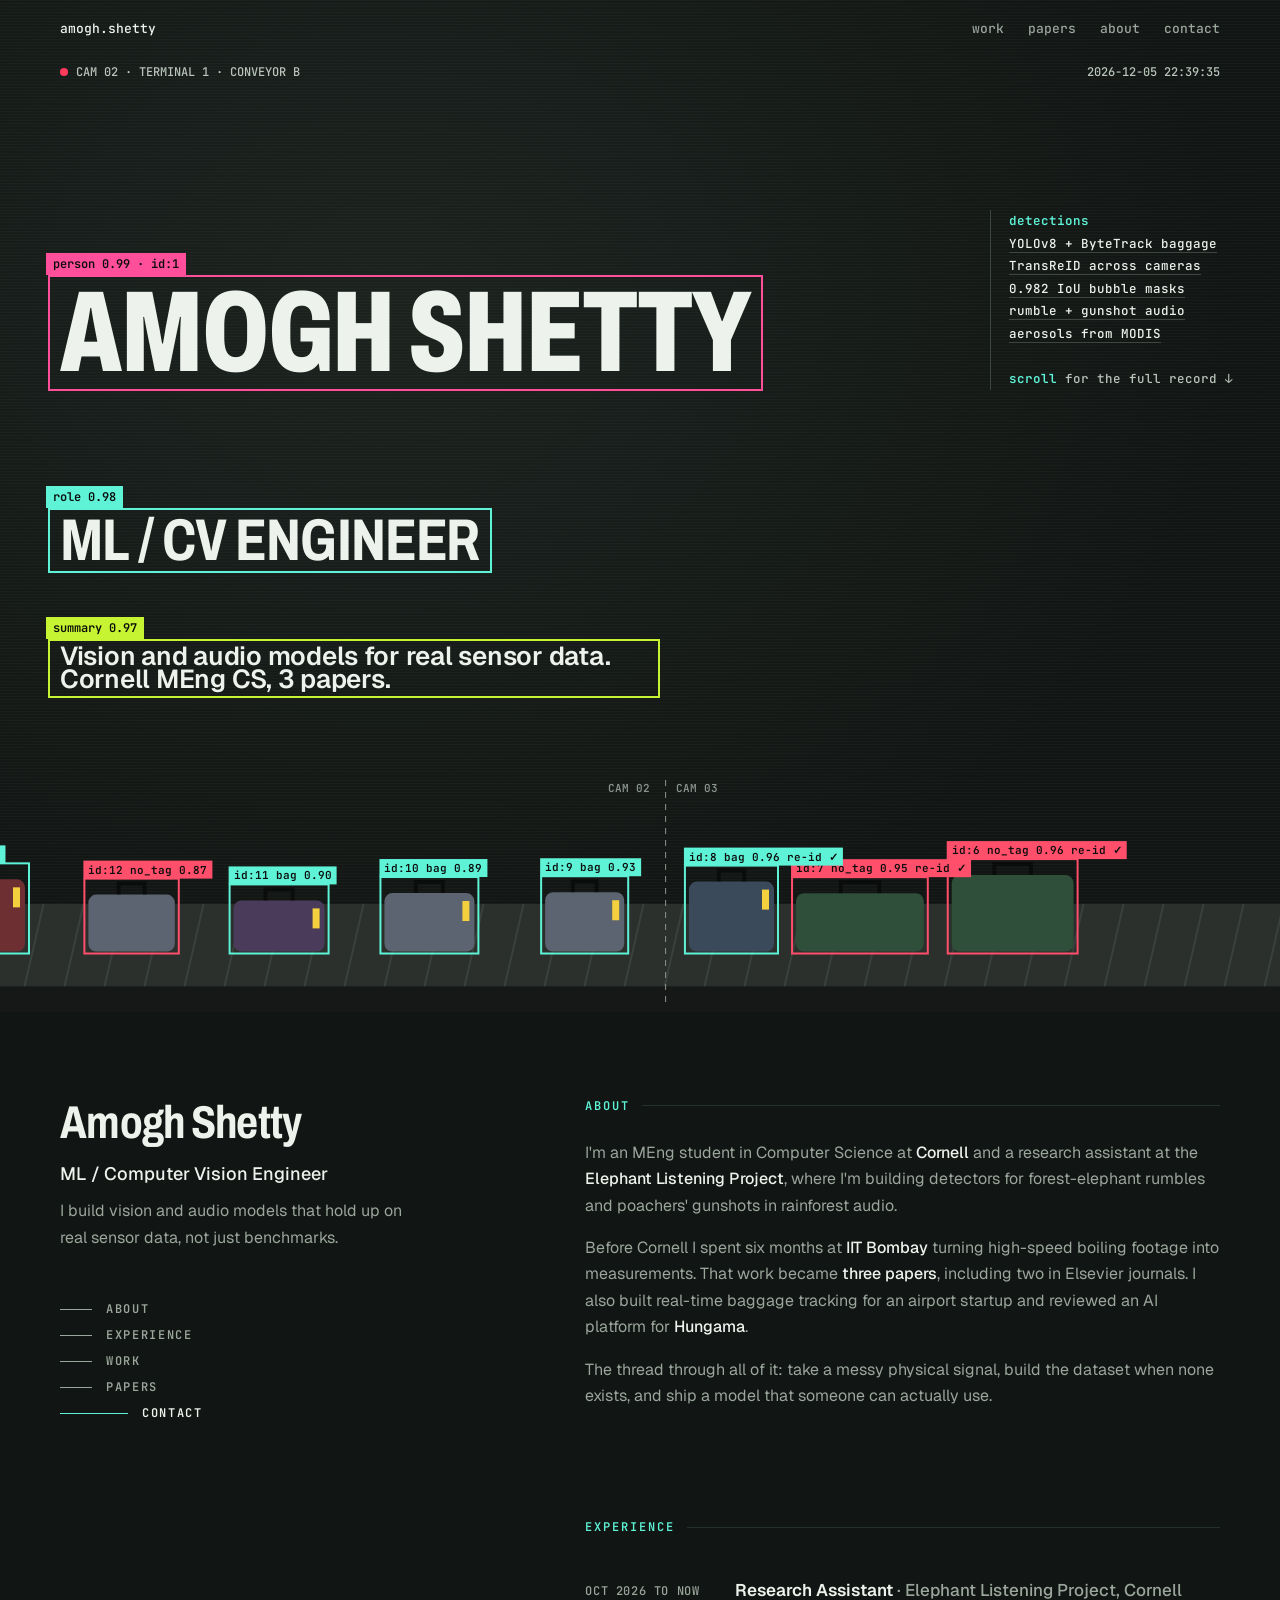
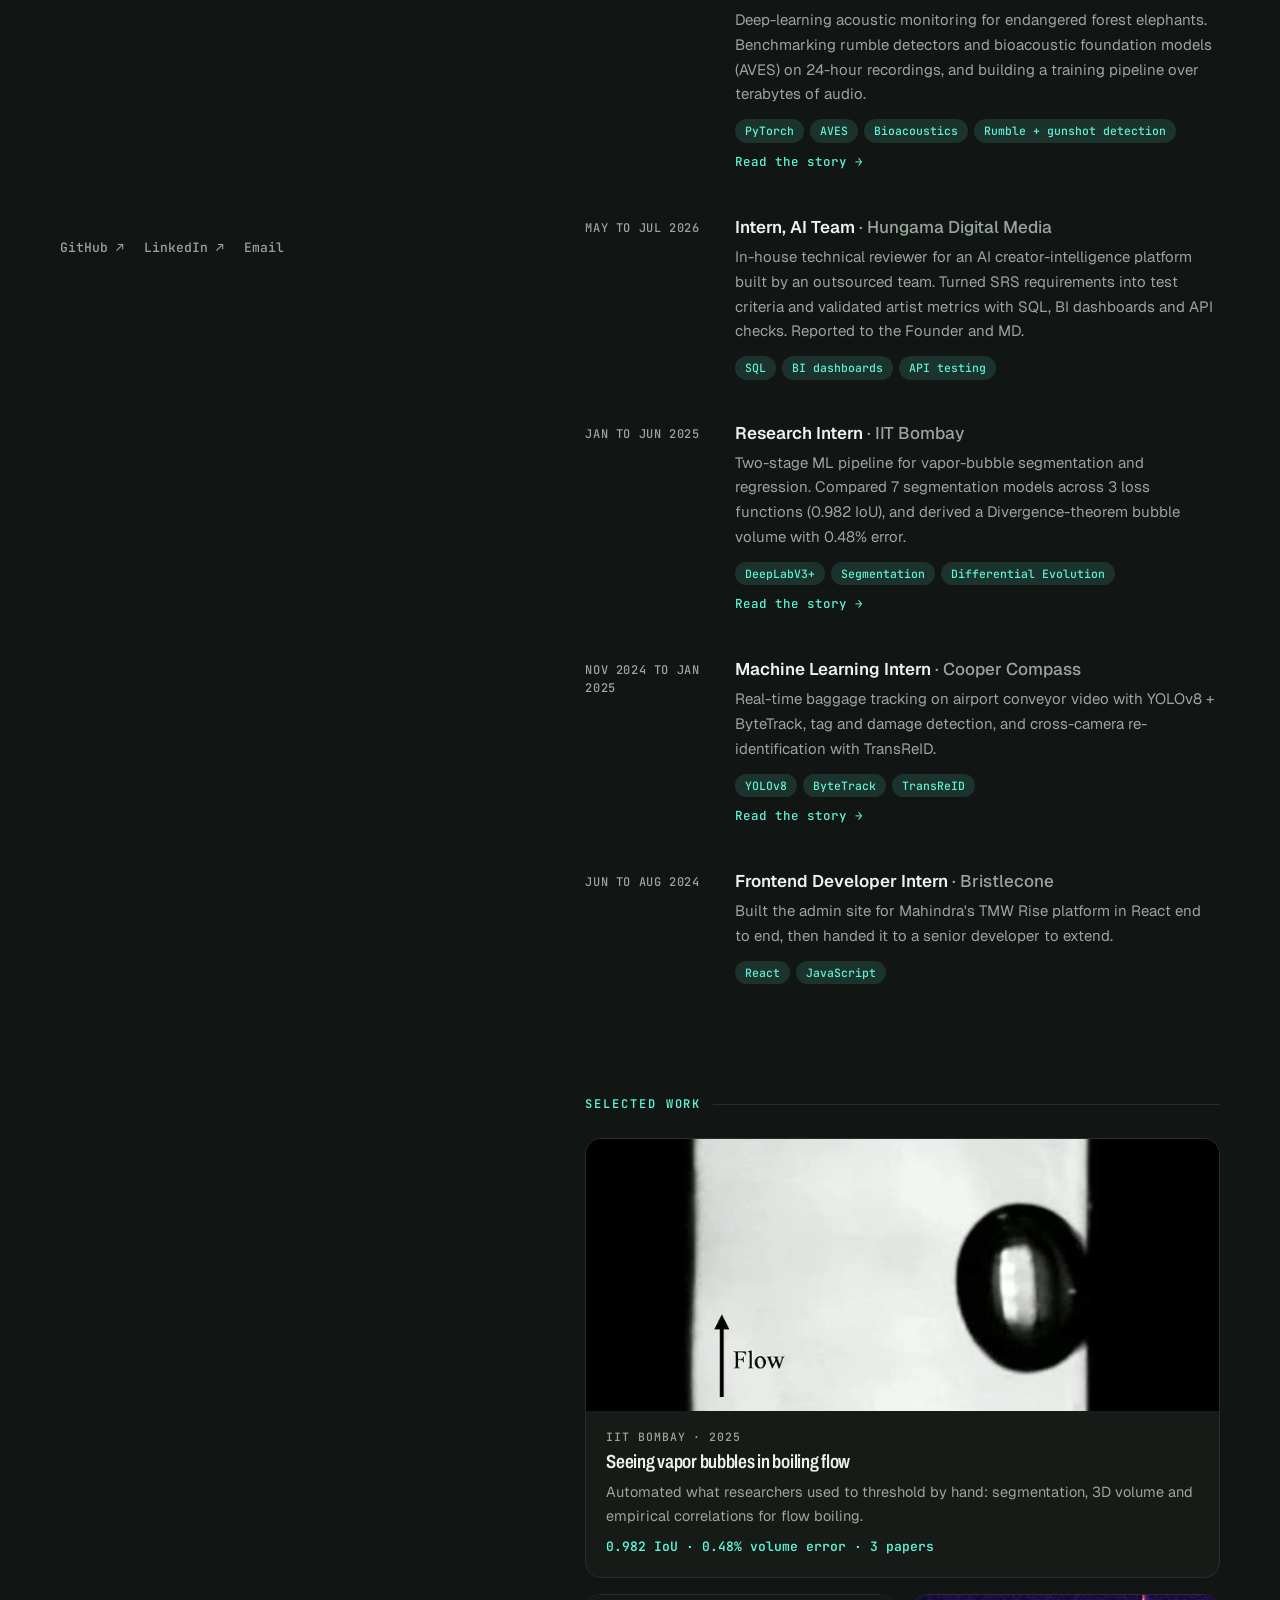
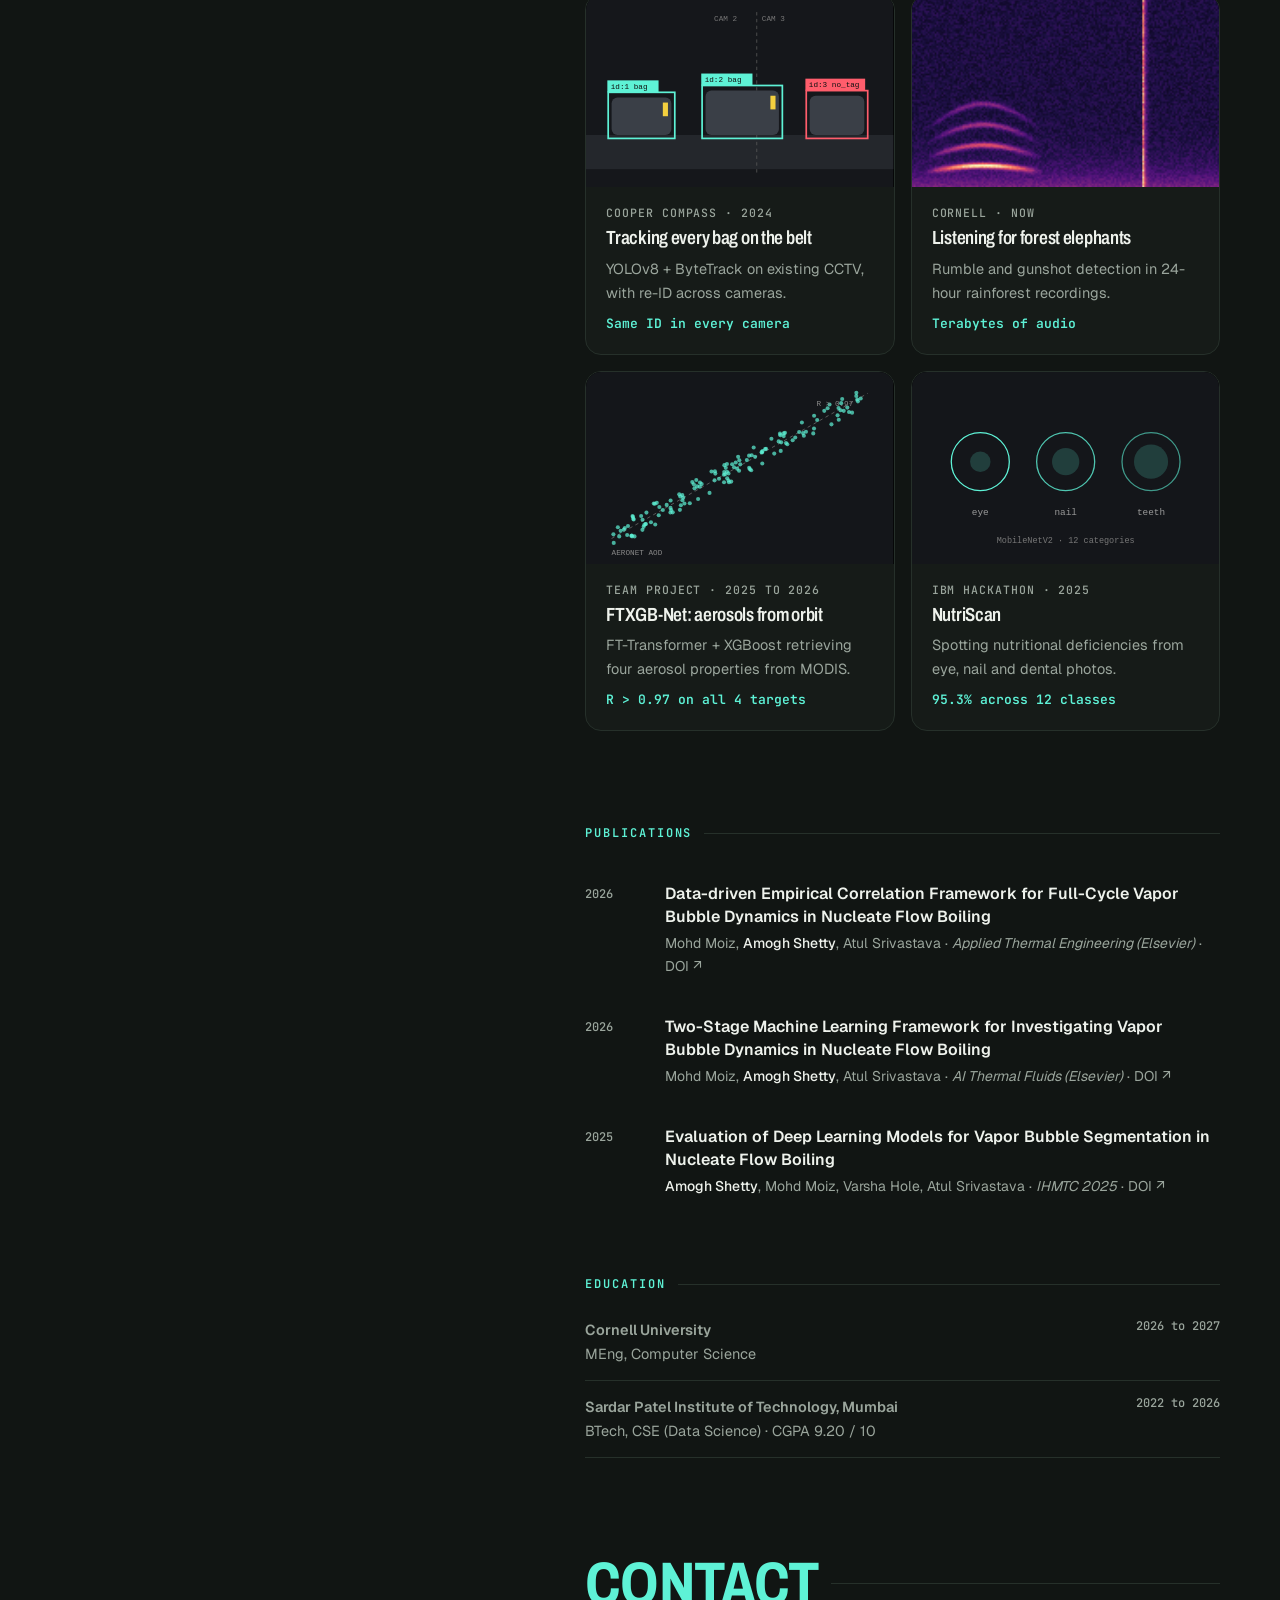
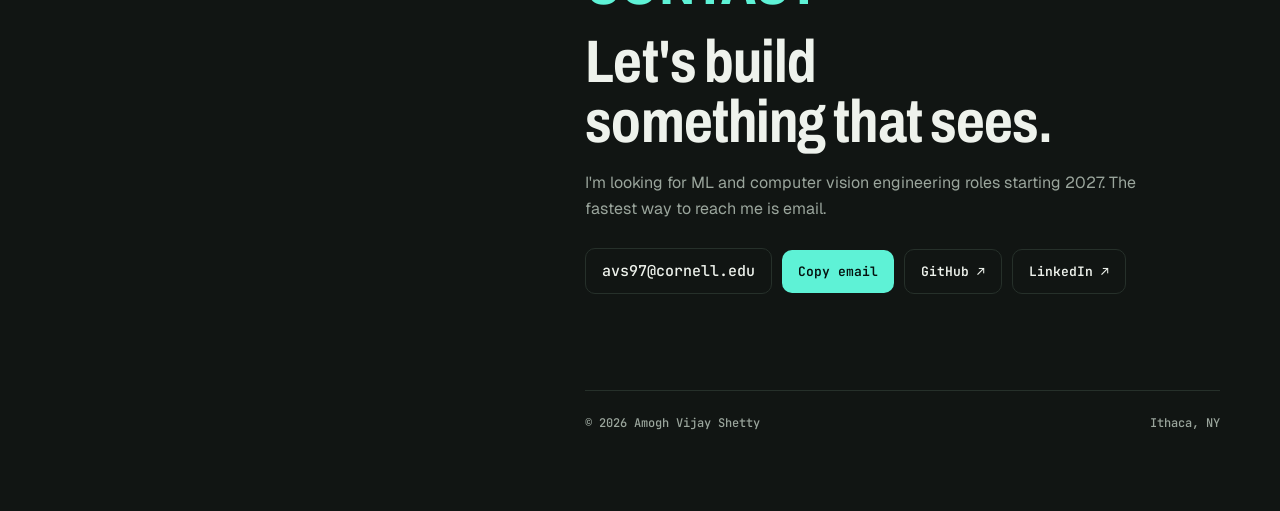
==== index.html @ 2e2453b0 "Launch portfolio site with the detection HUD homepage and project story pages. Co-Authored-By: Claud" ====
<!doctype html>
<html lang="en"><head>
<meta charset="utf-8"><meta name="viewport" content="width=device-width,initial-scale=1,viewport-fit=cover">
<title>Amogh Shetty · ML / CV Engineer</title>
<meta name="description" content="Amogh Shetty builds computer vision and audio models for real sensor data. Cornell MEng CS, 3 papers.">
<meta property="og:title" content="Amogh Shetty · ML / CV Engineer">
<meta property="og:description" content="Vision and audio models for real sensor data: baggage tracking, boiling bubbles, elephant rumbles, aerosols from orbit.">
<link rel="icon" href="data:image/svg+xml,%3Csvg xmlns=%27http://www.w3.org/2000/svg%27 viewBox=%270 0 32 32%27%3E%3Crect width=%2732%27 height=%2732%27 rx=%277%27 fill=%27%23111513%27/%3E%3Crect x=%277%27 y=%279%27 width=%2718%27 height=%2716%27 fill=%27none%27 stroke=%27%235ef2d6%27 stroke-width=%272.5%27/%3E%3Crect x=%277%27 y=%275%27 width=%2711%27 height=%275%27 fill=%27%235ef2d6%27/%3E%3C/svg%3E">
<meta property="og:url" content="https://amoghshetty7436.github.io/">
<link rel="canonical" href="https://amoghshetty7436.github.io/">
<link rel="preconnect" href="https://fonts.googleapis.com">
<link rel="stylesheet" href="https://fonts.googleapis.com/css2?family=Archivo:wdth,wght@62..125,400..900&family=Geist:wght@300..700&family=JetBrains+Mono:wght@400;500;600&display=swap">
<link rel="stylesheet" href="shared/site.css">
<style>
/* HUD: the page seen through a detector. CCTV green-grey, YOLO cyan / magenta / lime boxes. */
:root{
  --bg:#111513; --bg2:#161b18; --fg:#eef2ec; --muted:#9aa59c; --line:#26302a;
  --accent:#5ef2d6; --accent-ink:#04110e; --hl:rgba(94,242,214,.05);
  --pink:#ff4f9a; --lime:#c6f432;
  --display:"Archivo",system-ui,sans-serif; --body:"Geist",system-ui,sans-serif; --mono:"JetBrains Mono",ui-monospace,monospace;
}
.rail .name,.contact h3,.card h4{font-stretch:78%;letter-spacing:-.015em}
.hero{--beltH:clamp(170px,28vh,240px);background:radial-gradient(ellipse at 30% 30%,#1c231f,var(--bg) 70%);padding-bottom:var(--beltH)}
.hero .grain{position:absolute;inset:0;background:repeating-linear-gradient(0deg,rgba(255,255,255,.022) 0 1px,transparent 1px 3px);pointer-events:none;z-index:1}
.hero .meta{position:absolute;z-index:3;left:0;right:0;top:calc(64px + env(safe-area-inset-top,0px))}
.hero .meta .container{display:flex;justify-content:space-between;gap:12px;font:500 12px var(--mono);color:#b9c4bb}
.rec::before{content:"";display:inline-block;width:8px;height:8px;border-radius:50%;background:#ff3b5c;margin-right:8px;animation:blink 1.2s steps(2) infinite}
@keyframes blink{50%{opacity:0}}
.hero .lines{position:relative;z-index:3;padding-top:clamp(140px,22vh,200px);padding-bottom:48px}
.hero .lines .container{display:grid;gap:clamp(26px,3.4vw,40px);justify-items:start}
.w{position:relative;font:800 clamp(52px,9vw,124px)/.9 var(--display);font-stretch:68%;text-transform:uppercase;letter-spacing:-.01em;padding:6px 12px;margin-left:-12px}
.w.md{font-size:clamp(30px,4.6vw,60px);font-weight:700;font-stretch:76%}
.w.sm{max-width:34ch;font-size:clamp(18px,2.2vw,26px);font-weight:600;font-stretch:90%;text-transform:none;font-family:var(--body)}
.w::after{content:"";position:absolute;inset:0;border:2px solid var(--c);animation:jit 2.6s ease-in-out infinite;animation-delay:calc(var(--d,0s) * -3)}
.w .lab{position:absolute;left:-2px;bottom:100%;font:600 12px/1 var(--mono);letter-spacing:0;text-transform:none;background:var(--c);color:#0b0d0c;padding:5px 7px;white-space:nowrap;font-stretch:100%;animation:pop .3s both;animation-delay:calc(var(--d,0s) + .5s)}
@keyframes pop{from{transform:translateY(4px)}to{transform:none}}
@keyframes jit{0%,100%{transform:translate(0,0)}33%{transform:translate(2px,-1px) scale(1.004,.994)}66%{transform:translate(-1px,1px) scale(.997,1.005)}}
.hero .side{position:absolute;z-index:3;right:max(20px,env(safe-area-inset-right,0px));top:clamp(150px,24vh,210px);width:270px;font:500 12.5px/1.8 var(--mono);color:#b9c4bb;border-left:1px solid #3d473f;padding-left:18px}
.hero .side b{color:var(--accent);font-weight:600}
.hero .side a{color:var(--fg);border-bottom:1px solid #3d473f}
.hero .side a:hover{color:var(--accent);border-color:var(--accent)}
.hero .belt{position:absolute;z-index:2;left:0;right:0;bottom:0;width:100%;height:var(--beltH)}
.cursor-box{position:absolute;z-index:4;width:84px;height:84px;border:2px solid var(--lime);pointer-events:none;opacity:0;transition:opacity .2s;transform:translate(-50%,-50%)}
.cursor-box::before{content:"cursor 0.99";position:absolute;left:-2px;bottom:100%;background:var(--lime);color:#0b0d0c;font:600 11px/1 var(--mono);padding:4px 6px;white-space:nowrap}
.hero:hover .cursor-box{opacity:1}
@media (hover:none){.cursor-box{display:none}}
@media (max-width:980px){.hero .side{display:none}}
@media (max-width:560px){.hero .meta .container span+span{display:none}.hero{min-height:max(620px,90svh)}}
</style>
</head><body>

<header class="hero" id="top">
  <div class="grain"></div>
  <div class="topbar"><div class="container"><a class="brand" href="#top">amogh.shetty</a>
    <nav aria-label="Main"><a href="#work">work</a><a href="#papers">papers</a><a class="opt" href="#about">about</a><a href="#contact">contact</a></nav></div></div>
  <div class="meta"><div class="container"><span class="rec">CAM 02 · TERMINAL 1 · CONVEYOR B</span><span id="ts">2026-10-22 00:00:00</span></div></div>
  <div class="lines"><div class="container">
    <h1 class="w" style="--c:var(--pink);--d:.1s"><span class="lab" data-conf="0.99">person 0.99 · id:1</span>Amogh Shetty</h1>
    <div class="w md" style="--c:var(--accent);--d:.35s"><span class="lab">role 0.98</span>ML / CV Engineer</div>
    <p class="w sm" style="--c:var(--lime);--d:.6s"><span class="lab">summary 0.97</span>Vision and audio models for real sensor data. Cornell MEng CS, 3 papers.</p>
  </div></div>
  <div class="side" aria-label="Highlights"><b>detections</b><br>
    <a href="work/cooper.html">YOLOv8 + ByteTrack baggage</a><br>
    <a href="work/cooper.html">TransReID across cameras</a><br>
    <a href="work/iitb.html">0.982 IoU bubble masks</a><br>
    <a href="work/elp.html">rumble + gunshot audio</a><br>
    <a href="work/ftxgb.html">aerosols from MODIS</a><br><br>
    <b>scroll</b> for the full record ↓</div>
  <canvas class="belt" id="belt" aria-hidden="true"></canvas>
  <div class="cursor-box" id="cur" aria-hidden="true"></div>
</header>

<div id="body"></div>


<script src="shared/signal.js"></script>
<script src="shared/conveyor.js"></script>
<script src="shared/content.js"></script>
<script>
(function(){
  new Conveyor(document.getElementById('belt'),{ok:'#5ef2d6',bad:'#ff4f6a',font:'600 11px "JetBrains Mono",monospace'});
  const ts=document.getElementById('ts');
  const fmt=()=>{const d=new Date(),p=n=>String(n).padStart(2,'0');ts.textContent=`${d.getFullYear()}-${p(d.getMonth()+1)}-${p(d.getDate())} ${d.toTimeString().slice(0,8)}`};
  fmt();setInterval(fmt,1000);
  const hero=document.querySelector('.hero'),cur=document.getElementById('cur');
  hero.addEventListener('pointermove',e=>{const r=hero.getBoundingClientRect();cur.style.left=(e.clientX-r.left)+'px';cur.style.top=(e.clientY-r.top)+'px'});
})();
</script>
</body></html>
---- shared/site.css ----
/* Shared body for both versions. Each version page sets the tokens below on :root. */
:root{
  --bg:#0b0c0f; --bg2:#111317; --fg:#ecebe8; --muted:#9a978f; --line:#24262b;
  --accent:#f7a35c; --accent-ink:#140d07; --hl:rgba(255,255,255,.04);
  --display:system-ui,sans-serif; --body:system-ui,sans-serif; --mono:ui-monospace,monospace;
  color-scheme:dark;
}
*{box-sizing:border-box}
html{scroll-behavior:smooth}
@media (prefers-reduced-motion:reduce){html{scroll-behavior:auto}*{animation:none!important;transition:none!important}}
body{margin:0;background:var(--bg);color:var(--fg);font:16px/1.65 var(--body);-webkit-font-smoothing:antialiased}
a{color:inherit;text-decoration:none}
a:focus-visible,button:focus-visible{outline:2px solid var(--accent);outline-offset:3px;border-radius:4px}
img{max-width:100%;display:block}
.container{max-width:1200px;margin:0 auto;padding-left:max(20px,env(safe-area-inset-left,0px));padding-right:max(20px,env(safe-area-inset-right,0px))}

/* top bar over the hero */
.topbar{position:absolute;top:0;left:0;right:0;z-index:6;padding-top:calc(22px + env(safe-area-inset-top,0px))}
.topbar .container{display:flex;justify-content:space-between;align-items:center;gap:16px;font:500 13px/1 var(--mono)}
.topbar .brand{color:var(--fg)}
.topbar nav{display:flex;gap:24px;color:var(--muted)}
.topbar nav a:hover{color:var(--fg)}
@media (max-width:560px){.topbar nav a.opt{display:none}}

/* hero shell */
.hero{position:relative;overflow:hidden;min-height:clamp(560px,90vh,860px);isolation:isolate}
.hero .scroll-cue{position:absolute;bottom:22px;right:max(20px,env(safe-area-inset-right,0px));z-index:4;font:500 12px var(--mono);color:var(--muted);display:flex;gap:10px;align-items:center}
.hero .scroll-cue::after{content:"";width:1px;height:28px;background:linear-gradient(var(--muted),transparent);animation:cue 2s ease-in-out infinite}
@keyframes cue{0%,100%{transform:translateY(-4px);opacity:.4}50%{transform:translateY(4px);opacity:1}}

/* split body */
.split{display:grid;grid-template-columns:minmax(0,5fr) minmax(0,7fr);gap:72px}
.rail{position:sticky;top:0;align-self:start;height:100vh;display:flex;flex-direction:column;padding-block:88px 56px}
.rail .name{font:700 clamp(34px,3.6vw,46px)/1.02 var(--display);letter-spacing:-.03em;margin:0;text-wrap:balance}
.rail .role{font-size:18px;font-weight:500;margin:12px 0 10px}
.rail .blurb{color:var(--muted);margin:0;max-width:32ch}
.rail nav{margin-top:52px;display:grid;gap:14px;font:600 12px/1 var(--mono);letter-spacing:.14em;text-transform:uppercase}
.rail nav a{display:flex;align-items:center;gap:14px;color:var(--muted);width:max-content}
.rail nav a::before{content:"";height:1px;width:32px;background:currentColor;transition:width .25s}
.rail nav a:hover,.rail nav a.on{color:var(--fg)}
.rail nav a:hover::before,.rail nav a.on::before{width:68px;background:var(--accent)}
.rail .soc{margin-top:auto;display:flex;flex-wrap:wrap;gap:20px;font:500 13px var(--mono);color:var(--muted)}
.rail .soc a:hover{color:var(--accent)}
.main{padding-block:88px 40px;min-width:0}
.main>section{scroll-margin-top:24px;padding-bottom:96px}
.sec-label{font:600 12px/1 var(--mono);letter-spacing:.16em;text-transform:uppercase;color:var(--accent);margin:0 0 28px;display:flex;align-items:center;gap:12px}
.sec-label::after{content:"";flex:1;height:1px;background:var(--line)}
.prose p{margin:0 0 16px;color:var(--muted);max-width:62ch}
.prose b{color:var(--fg);font-weight:500}
@media (max-width:900px){
  .split{grid-template-columns:1fr;gap:0}
  .rail{position:static;height:auto;padding-block:64px 24px}
  .rail nav{display:none}
  .rail .soc{margin-top:22px}
  .main{padding-top:24px}
}

/* experience */
.entries{display:grid;gap:6px}
.entry{display:grid;grid-template-columns:130px minmax(0,1fr);gap:20px;padding:18px;margin-inline:-18px;border-radius:12px;transition:background .2s}
.entry:hover{background:var(--hl)}
a.entry:hover h4{color:var(--accent)}
.entry .when{font:500 12px/1.5 var(--mono);color:var(--muted);text-transform:uppercase;letter-spacing:.05em;padding-top:3px}
.entry h4{margin:0 0 6px;font:600 17px/1.35 var(--body);transition:color .2s;text-wrap:balance}
.entry h4 .org{color:var(--muted);font-weight:500}
.entry p{margin:0;color:var(--muted);font-size:15px}
.entry .more{display:inline-block;margin-top:10px;font:500 12.5px var(--mono);color:var(--accent)}
.tags{display:flex;flex-wrap:wrap;gap:6px;margin-top:12px}
.tags span{font:500 11.5px/1 var(--mono);color:var(--accent);background:color-mix(in srgb,var(--accent) 13%,transparent);border-radius:99px;padding:6px 10px}
@media (max-width:560px){.entry{grid-template-columns:1fr;gap:4px}}

/* work cards */
.cards{display:grid;grid-template-columns:repeat(2,minmax(0,1fr));gap:16px}
.card{border:1px solid var(--line);border-radius:16px;overflow:hidden;background:var(--bg2);display:flex;flex-direction:column;transition:transform .3s cubic-bezier(.2,.8,.2,1),border-color .3s}
.card:hover{border-color:color-mix(in srgb,var(--accent) 70%,transparent);transform:translateY(-3px)}
.card.wide{grid-column:1/-1}
.card .thumb{position:relative;aspect-ratio:16/10;background:#000;overflow:hidden}
.card.wide .thumb{aspect-ratio:21/9}
.card .thumb img,.card .thumb canvas,.card .thumb svg{position:absolute;inset:0;width:100%;height:100%;object-fit:cover;object-position:50% 70%}
.card .body{padding:18px 20px 22px;display:grid;gap:6px}
.card .kicker{font:500 11.5px var(--mono);letter-spacing:.08em;text-transform:uppercase;color:var(--muted)}
.card h4{margin:0;font:600 19px/1.3 var(--display);letter-spacing:-.01em}
.card p{margin:0;font-size:14.5px;color:var(--muted)}
.card .stat{font:600 13px var(--mono);color:var(--accent);margin-top:4px}
@media (max-width:640px){.cards{grid-template-columns:1fr}.card.wide .thumb{aspect-ratio:16/10}}

/* papers */
.pubs{list-style:none;margin:0;padding:0;display:grid;gap:6px}
.pubs li a{display:grid;grid-template-columns:62px minmax(0,1fr);gap:18px;padding:16px 18px;margin-inline:-18px;border-radius:12px;transition:background .2s}
.pubs li a:hover{background:var(--hl)}
.pubs li a:hover .t{color:var(--accent)}
.pubs .yr{font:500 12px var(--mono);color:var(--muted);padding-top:3px}
.pubs .t{font-weight:600;line-height:1.4;transition:color .2s}
.pubs .v{color:var(--muted);font-size:14px;margin-top:4px}
.pubs .v b{color:var(--fg);font-weight:500}

/* education */
.edu{display:grid;gap:14px}
.edu div{display:flex;justify-content:space-between;gap:16px;flex-wrap:wrap;border-bottom:1px solid var(--line);padding-bottom:14px}
.edu b{font-weight:600}
.edu span{color:var(--muted);font-size:14.5px}
.edu .yr{font:500 12px var(--mono);color:var(--muted)}

/* contact */
.contact h3{font:700 clamp(36px,5vw,60px)/1 var(--display);letter-spacing:-.03em;margin:0 0 18px;text-wrap:balance}
.contact p{color:var(--muted);max-width:52ch;margin:0 0 26px}
.mailrow{display:flex;flex-wrap:wrap;gap:10px;align-items:center}
.mail{font:500 15px var(--mono);border:1px solid var(--line);border-radius:10px;padding:12px 16px;user-select:all}
.btn{font:600 13px var(--mono);border:0;border-radius:10px;padding:13px 16px;background:var(--accent);color:var(--accent-ink);cursor:pointer}
.btn.ghost{background:transparent;color:var(--fg);border:1px solid var(--line)}
.btn.ghost:hover{border-color:var(--accent)}
.foot{border-top:1px solid var(--line);padding-block:24px 40px;color:var(--muted);font:500 12px var(--mono);display:flex;justify-content:space-between;gap:16px;flex-wrap:wrap}
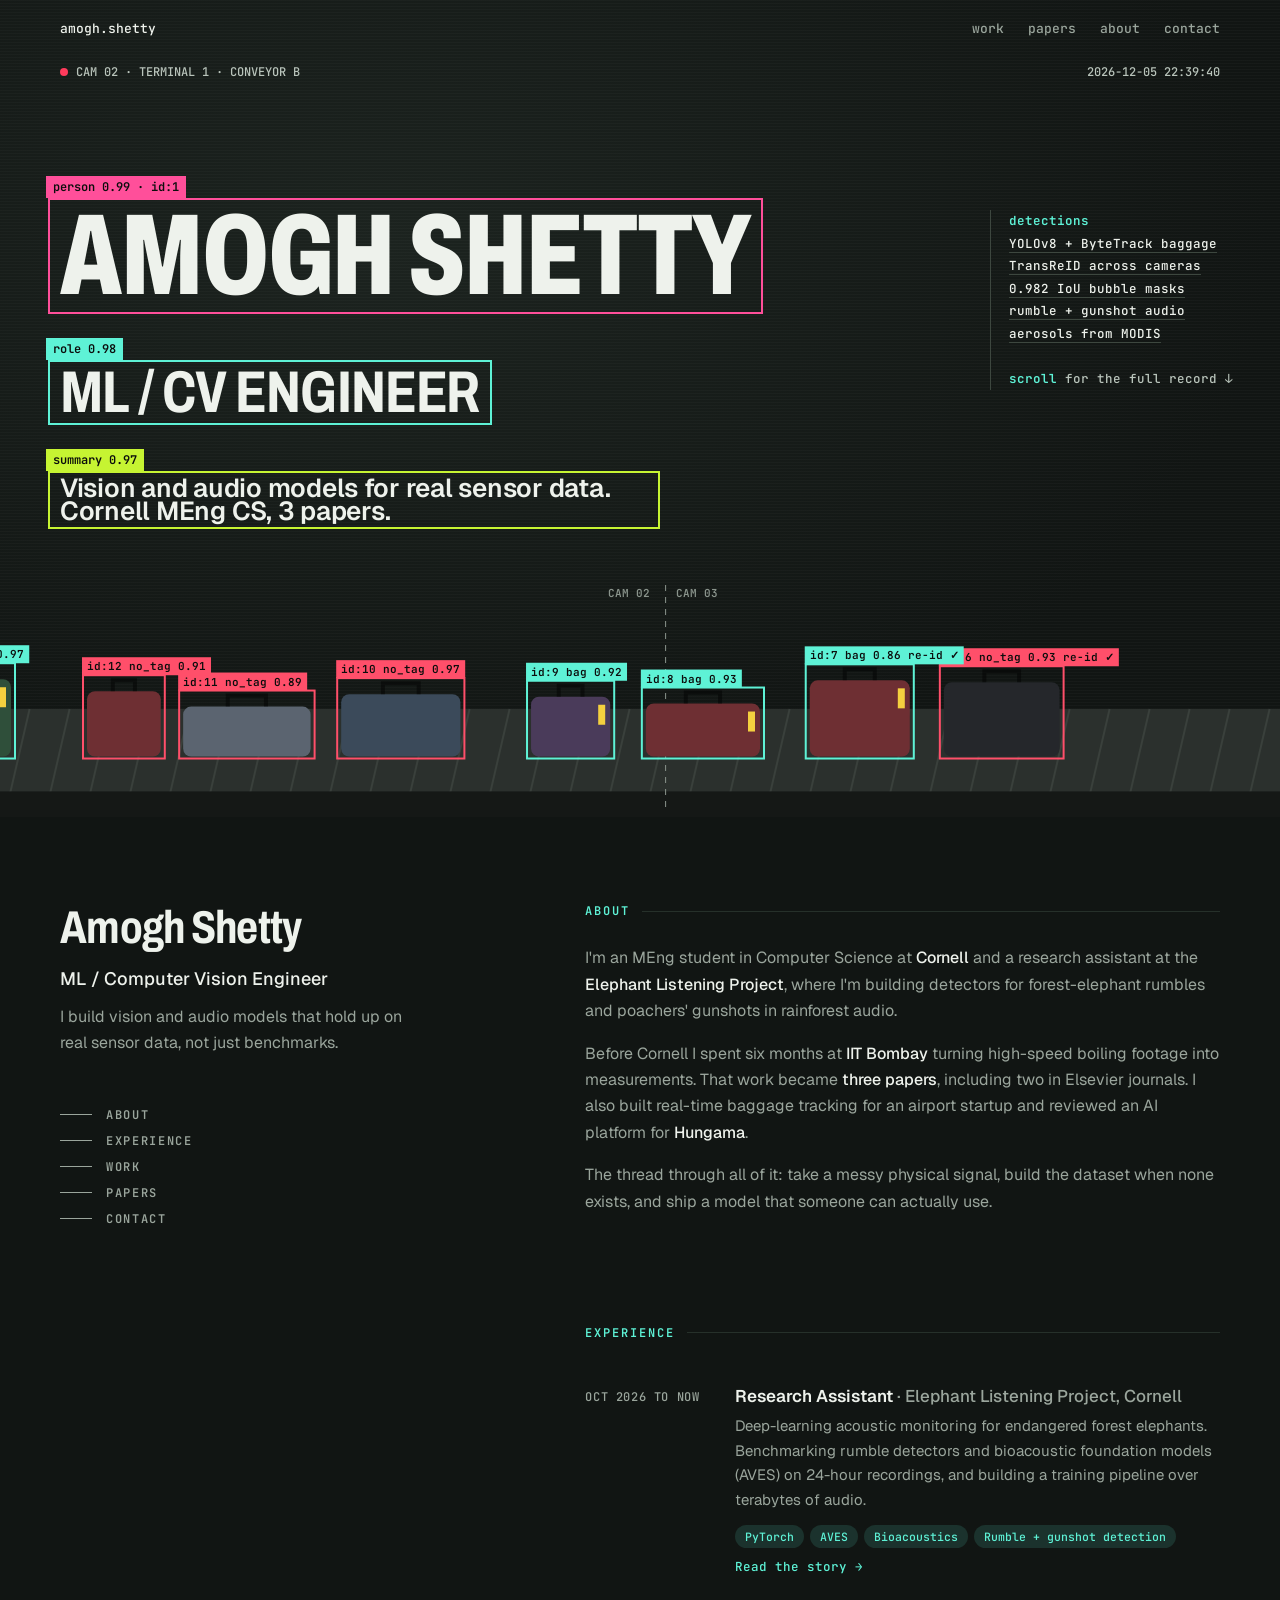
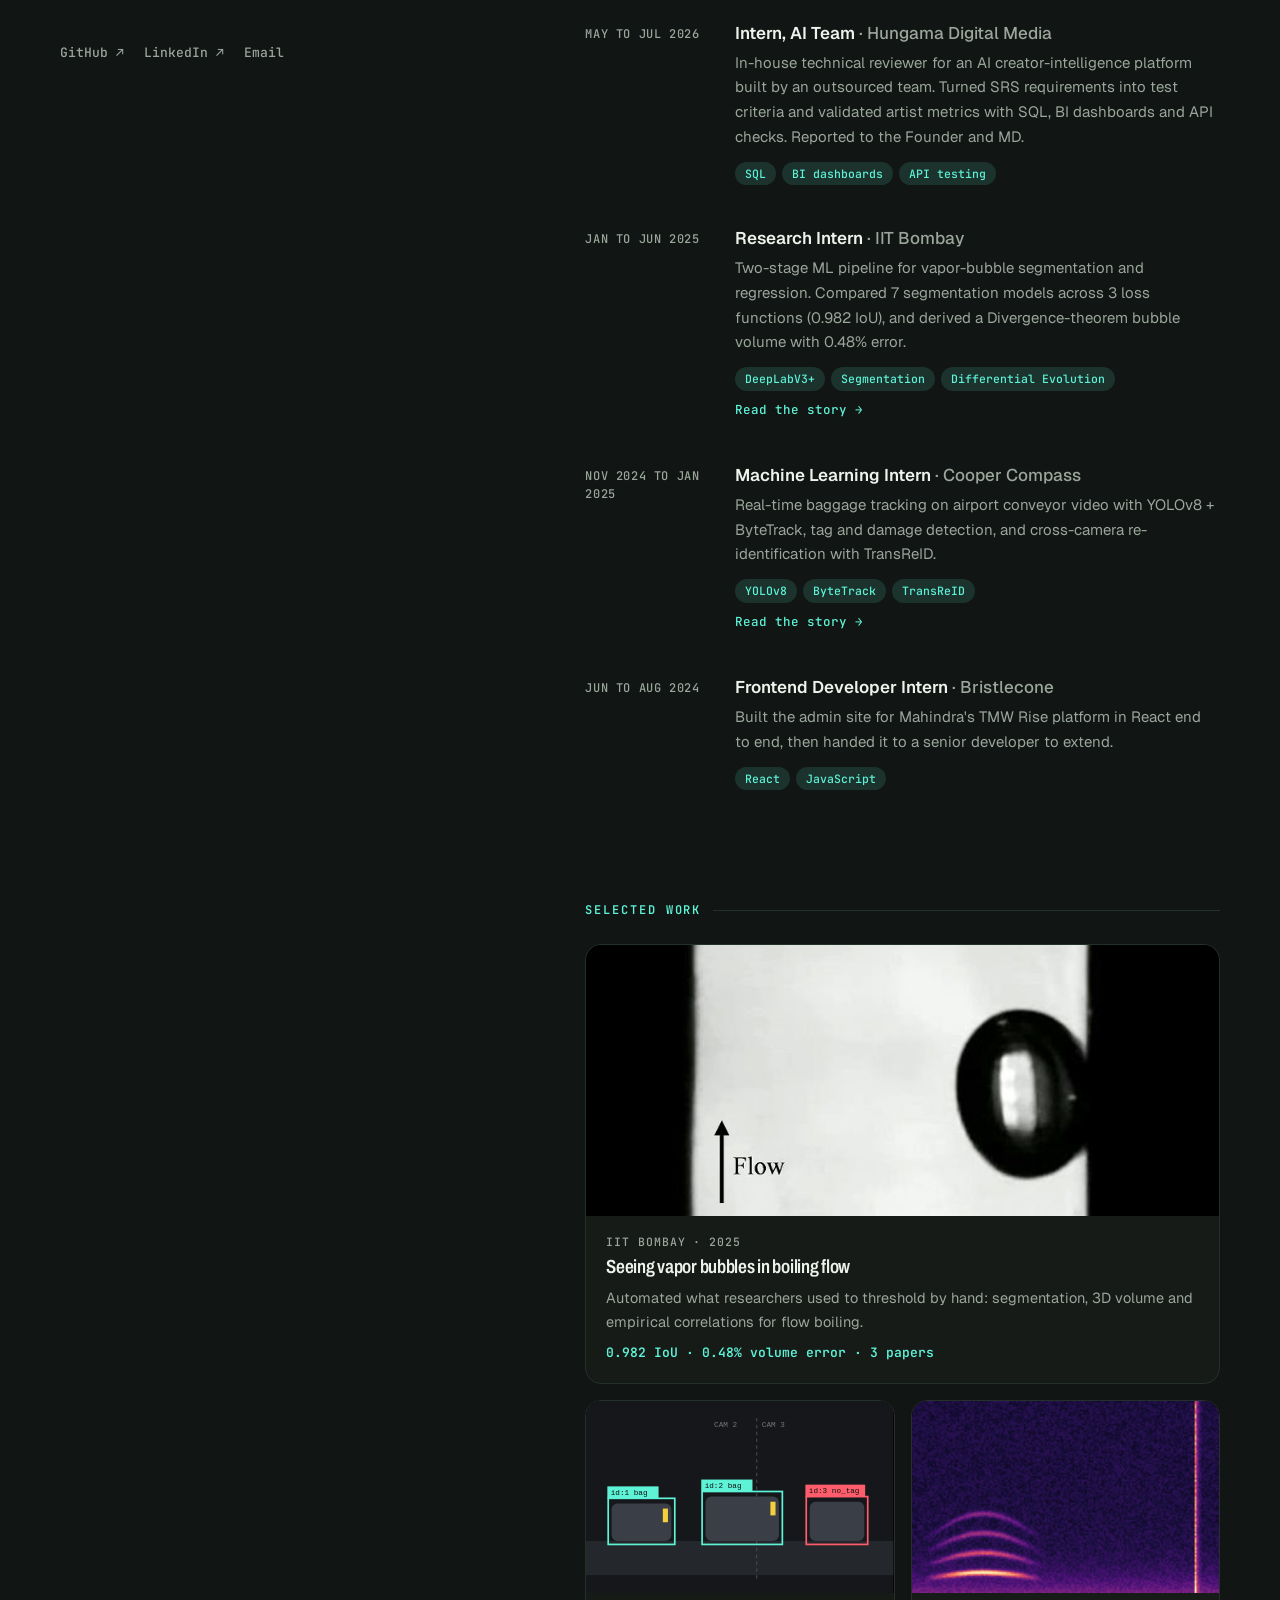
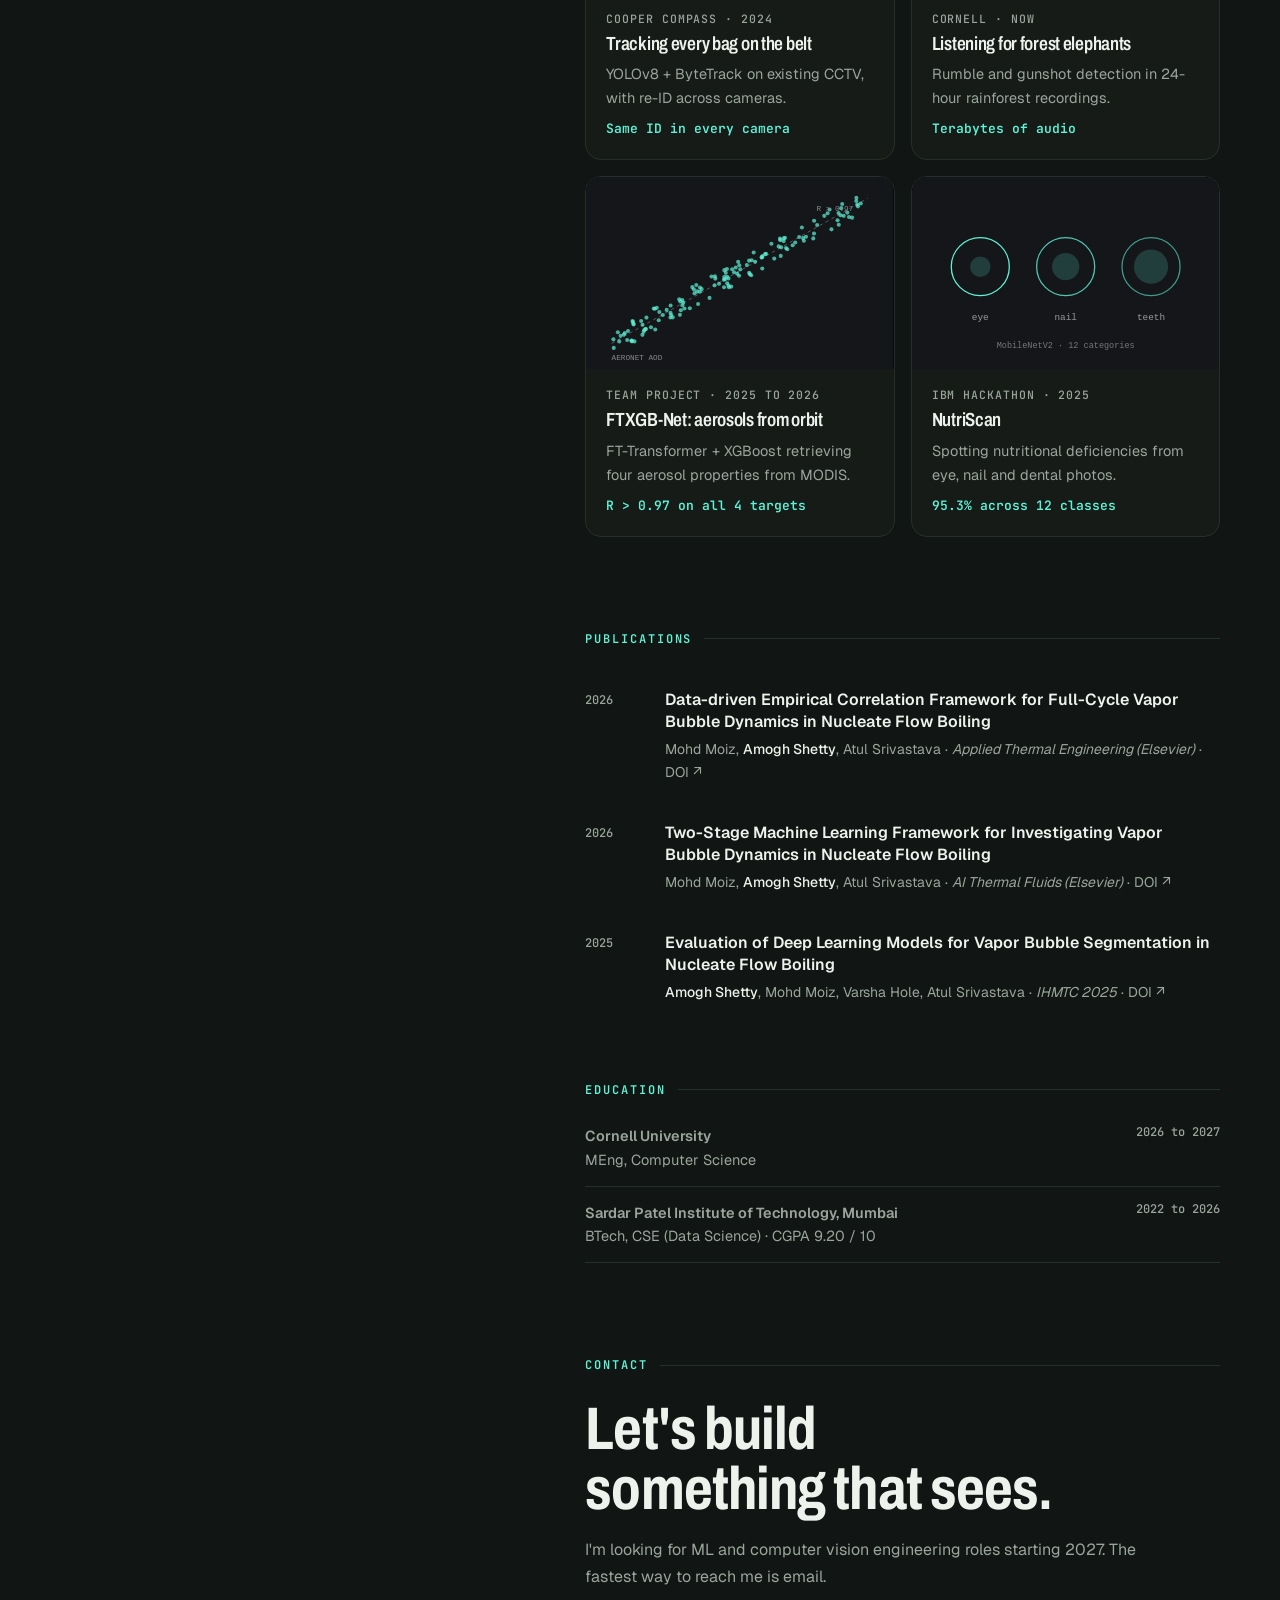
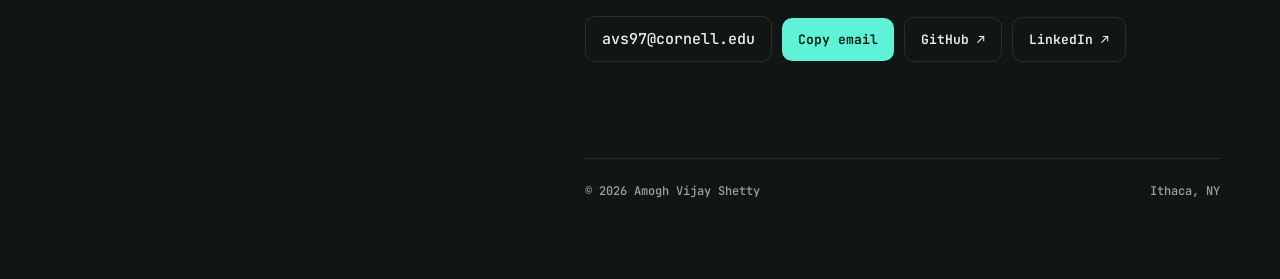
==== commit fe824ed9: "Fix hero spacing, section highlighting, back links and copy button; add a 404 page. - Reset default " ====
--- a/index.html
+++ b/index.html
@@ -19,7 +19,7 @@
   --pink:#ff4f9a; --lime:#c6f432;
   --display:"Archivo",system-ui,sans-serif; --body:"Geist",system-ui,sans-serif; --mono:"JetBrains Mono",ui-monospace,monospace;
 }
-.rail .name,.contact h3,.card h4{font-stretch:78%;letter-spacing:-.015em}
+.rail .name,.contact h3:not(.sec-label),.card h4{font-stretch:78%;letter-spacing:-.015em}
 .hero{--beltH:clamp(170px,28vh,240px);background:radial-gradient(ellipse at 30% 30%,#1c231f,var(--bg) 70%);padding-bottom:var(--beltH)}
 .hero .grain{position:absolute;inset:0;background:repeating-linear-gradient(0deg,rgba(255,255,255,.022) 0 1px,transparent 1px 3px);pointer-events:none;z-index:1}
 .hero .meta{position:absolute;z-index:3;left:0;right:0;top:calc(64px + env(safe-area-inset-top,0px))}
@@ -27,12 +27,12 @@
 .rec::before{content:"";display:inline-block;width:8px;height:8px;border-radius:50%;background:#ff3b5c;margin-right:8px;animation:blink 1.2s steps(2) infinite}
 @keyframes blink{50%{opacity:0}}
 .hero .lines{position:relative;z-index:3;padding-top:clamp(140px,22vh,200px);padding-bottom:48px}
-.hero .lines .container{display:grid;gap:clamp(26px,3.4vw,40px);justify-items:start}
-.w{position:relative;font:800 clamp(52px,9vw,124px)/.9 var(--display);font-stretch:68%;text-transform:uppercase;letter-spacing:-.01em;padding:6px 12px;margin-left:-12px}
+.hero .lines .container{display:grid;gap:clamp(38px,3.6vw,46px);justify-items:start}
+.w{position:relative;font:800 clamp(52px,9vw,124px)/.9 var(--display);font-stretch:68%;text-transform:uppercase;letter-spacing:-.01em;padding:6px 12px;margin:0 0 0 -12px}
 .w.md{font-size:clamp(30px,4.6vw,60px);font-weight:700;font-stretch:76%}
 .w.sm{max-width:34ch;font-size:clamp(18px,2.2vw,26px);font-weight:600;font-stretch:90%;text-transform:none;font-family:var(--body)}
 .w::after{content:"";position:absolute;inset:0;border:2px solid var(--c);animation:jit 2.6s ease-in-out infinite;animation-delay:calc(var(--d,0s) * -3)}
-.w .lab{position:absolute;left:-2px;bottom:100%;font:600 12px/1 var(--mono);letter-spacing:0;text-transform:none;background:var(--c);color:#0b0d0c;padding:5px 7px;white-space:nowrap;font-stretch:100%;animation:pop .3s both;animation-delay:calc(var(--d,0s) + .5s)}
+.w::before{content:attr(data-l);position:absolute;left:-2px;bottom:100%;font:600 12px/1 var(--mono);letter-spacing:0;text-transform:none;background:var(--c);color:#0b0d0c;padding:5px 7px;white-space:nowrap;font-stretch:100%;animation:pop .3s both;animation-delay:calc(var(--d,0s) + .5s)}
 @keyframes pop{from{transform:translateY(4px)}to{transform:none}}
 @keyframes jit{0%,100%{transform:translate(0,0)}33%{transform:translate(2px,-1px) scale(1.004,.994)}66%{transform:translate(-1px,1px) scale(.997,1.005)}}
 .hero .side{position:absolute;z-index:3;right:max(20px,env(safe-area-inset-right,0px));top:clamp(150px,24vh,210px);width:270px;font:500 12.5px/1.8 var(--mono);color:#b9c4bb;border-left:1px solid #3d473f;padding-left:18px}
@@ -55,9 +55,9 @@
     <nav aria-label="Main"><a href="#work">work</a><a href="#papers">papers</a><a class="opt" href="#about">about</a><a href="#contact">contact</a></nav></div></div>
   <div class="meta"><div class="container"><span class="rec">CAM 02 · TERMINAL 1 · CONVEYOR B</span><span id="ts">2026-10-22 00:00:00</span></div></div>
   <div class="lines"><div class="container">
-    <h1 class="w" style="--c:var(--pink);--d:.1s"><span class="lab" data-conf="0.99">person 0.99 · id:1</span>Amogh Shetty</h1>
-    <div class="w md" style="--c:var(--accent);--d:.35s"><span class="lab">role 0.98</span>ML / CV Engineer</div>
-    <p class="w sm" style="--c:var(--lime);--d:.6s"><span class="lab">summary 0.97</span>Vision and audio models for real sensor data. Cornell MEng CS, 3 papers.</p>
+    <h1 class="w" style="--c:var(--pink);--d:.1s" data-l="person 0.99 · id:1">Amogh Shetty</h1>
+    <div class="w md" style="--c:var(--accent);--d:.35s" data-l="role 0.98">ML / CV Engineer</div>
+    <p class="w sm" style="--c:var(--lime);--d:.6s" data-l="summary 0.97">Vision and audio models for real sensor data. Cornell MEng CS, 3 papers.</p>
   </div></div>
   <div class="side" aria-label="Highlights"><b>detections</b><br>
     <a href="work/cooper.html">YOLOv8 + ByteTrack baggage</a><br>
--- a/shared/site.css
+++ b/shared/site.css
@@ -102,7 +102,7 @@
 .edu .yr{font:500 12px var(--mono);color:var(--muted)}
 
 /* contact */
-.contact h3{font:700 clamp(36px,5vw,60px)/1 var(--display);letter-spacing:-.03em;margin:0 0 18px;text-wrap:balance}
+.contact h3:not(.sec-label){font:700 clamp(36px,5vw,60px)/1 var(--display);letter-spacing:-.03em;margin:0 0 18px;text-wrap:balance}
 .contact p{color:var(--muted);max-width:52ch;margin:0 0 26px}
 .mailrow{display:flex;flex-wrap:wrap;gap:10px;align-items:center}
 .mail{font:500 15px var(--mono);border:1px solid var(--line);border-radius:10px;padding:12px 16px;user-select:all}
